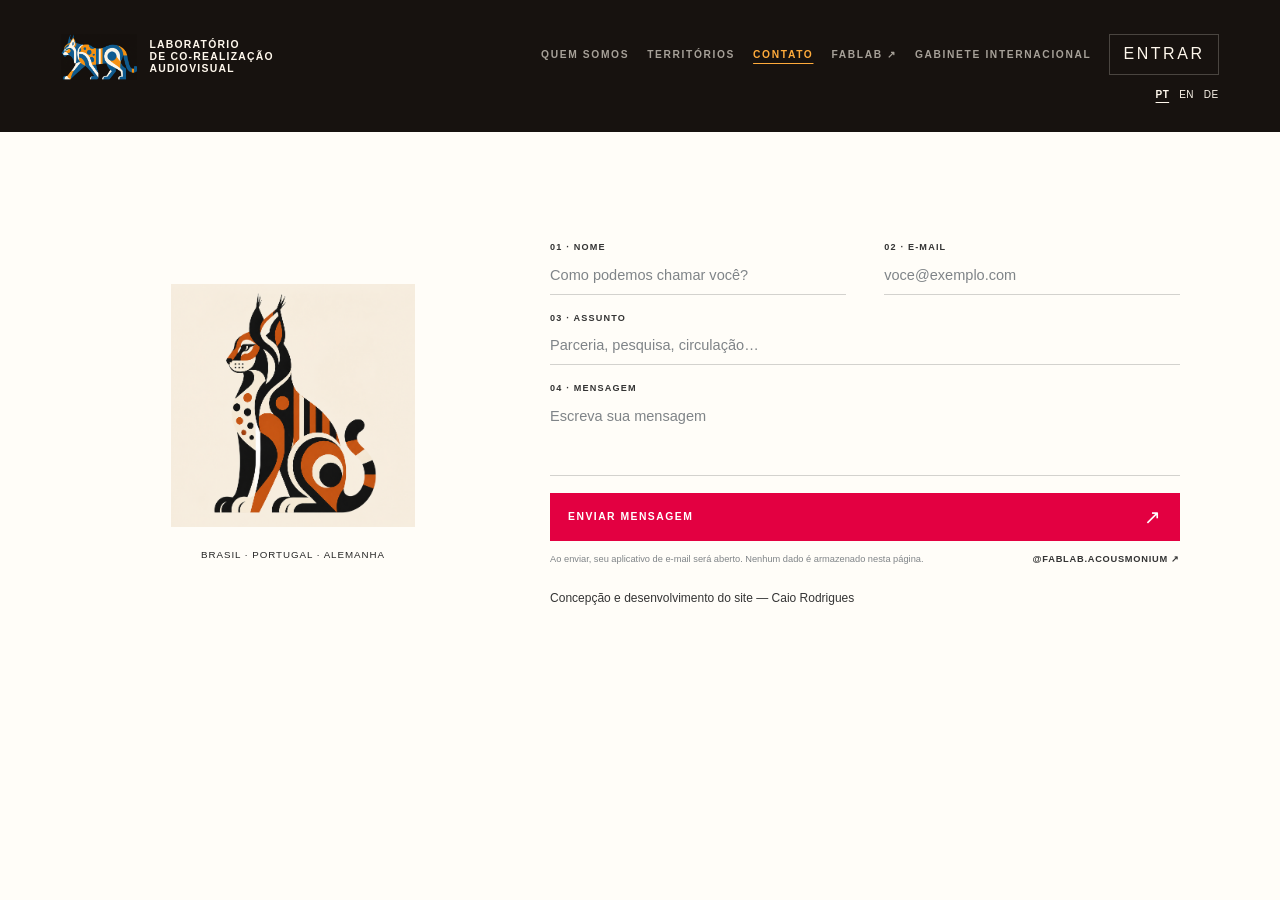
==== contato.html @ 87f78a4d "Add files via upload" ====
<!doctype html>
<html lang="pt-BR">
<head>
  <meta charset="utf-8">
  <meta name="viewport" content="width=device-width, initial-scale=1">
  <meta name="description" content="Entre em contato com o Laboratório de Co-realização Audiovisual.">
  <meta name="theme-color" content="#fffdf8">
  <title>Contato · Laboratório de Co-realização</title>
  <link rel="stylesheet" href="styles.css">
  <link rel="stylesheet" href="contato.css">
  <link rel="stylesheet" href="i18n.css">
  <script src="i18n.js" defer></script>
  <link rel="stylesheet" href="public-header.css">
  <link rel="stylesheet" href="public-footer.css">
</head>
<body class="contact-page">
  <div class="public-header-shell">
    <header class="portal-header">
      <a class="portal-wordmark" href="index.html" aria-label="Laboratório de Co-realização Audiovisual — início">
        <span class="portal-logo-symbol" aria-hidden="true">
          <img class="portal-logo-image" src="logo_laboratorio/logo_laboratorio-paleta-home.png" alt="" width="1254" height="1254">
        </span>
        <span class="portal-wordmark-text">
          <span>Laboratório</span>
          <span>de Co-realização</span>
          <span>Audiovisual</span>
        </span>
      </a>

      <button class="portal-menu-toggle" type="button" aria-expanded="false" aria-controls="portal-navigation">
        <span>Menu</span>
        <span class="menu-lines" aria-hidden="true"></span>
      </button>

      <nav id="portal-navigation" class="portal-navigation" aria-label="Navegação principal">
        <a href="quem-somos.html">Quem somos</a>
        <a href="territorios.html">Territórios</a>
        
        <a href="contato.html" aria-current="page">Contato</a>
        <a href="https://www.instagram.com/fablab.acousmonium/" target="_blank" rel="noopener noreferrer" aria-label="Fablab Acousmonium no Instagram, abre em nova aba">Fablab ↗</a>
        <a class="portal-gabinete-link" href="gabinete_internacional.html">Gabinete internacional</a>
        <button id="login-open" class="portal-login-open" type="button" aria-haspopup="dialog" aria-expanded="false">Entrar</button>
      </nav>
    </header>
  </div>

  <main class="contact-stage">
    <figure class="contact-intro">
      <img class="contact-character" src="assets/oncalice_perfil.png" alt="Personagem visual do projeto Onça-Lince" width="1254" height="1254" decoding="async">
      <figcaption>Brasil · Portugal · Alemanha</figcaption>
    </figure>

    <section class="contact-form-panel" aria-labelledby="form-title">
      <h1 id="form-title" class="contact-accessible-title">Contato</h1>

      <form class="contact-form" action="mailto:projeto@cooperativa.art" method="post" enctype="text/plain">
        <label for="nome"><span>01 · Nome</span><input id="nome" name="nome" type="text" autocomplete="name" placeholder="Como podemos chamar você?" required></label>
        <label for="email"><span>02 · E-mail</span><input id="email" name="email" type="email" autocomplete="email" placeholder="voce@exemplo.com" required></label>
        <label class="subject-field" for="assunto"><span>03 · Assunto</span><input id="assunto" name="assunto" type="text" placeholder="Parceria, pesquisa, circulação…" required></label>
        <label class="message-field" for="mensagem"><span>04 · Mensagem</span><textarea id="mensagem" name="mensagem" placeholder="Escreva sua mensagem" required></textarea></label>
        <button class="contact-submit" type="submit"><span>Enviar mensagem</span><strong aria-hidden="true">↗</strong></button>
      </form>

      <p class="form-note">
        <span>Ao enviar, seu aplicativo de e-mail será aberto. Nenhum dado é armazenado nesta página.</span>
        <a href="https://www.instagram.com/fablab.acousmonium/" target="_blank" rel="noopener noreferrer" aria-label="Fablab Acousmonium no Instagram, abre em nova aba">@fablab.acousmonium ↗</a>
      </p>
      <p class="contact-credit">Concepção e desenvolvimento do site — Caio Rodrigues</p>
    </section>
  </main>


  <div id="login-modal" class="login-layer" hidden>
    <div class="login-backdrop" data-login-close aria-hidden="true"></div>
    <section class="login-panel" role="dialog" aria-modal="true" aria-labelledby="login-title" tabindex="-1">
      <button class="login-close" type="button" data-login-close aria-label="Fechar acesso ao painel">×</button>
      <p class="login-kicker">Área interna · equipe do laboratório</p>
      <h2 id="login-title">Acessar o painel</h2>
      <form id="login-form" novalidate>
        <label for="login-email">E-mail</label>
        <input id="login-email" name="email" type="email" autocomplete="username" inputmode="email" required>

        <label for="login-password">Senha</label>
        <input id="login-password" name="password" type="password" autocomplete="current-password" required>

        <p id="login-error" class="login-error" role="alert" aria-live="assertive"></p>
        <button class="login-submit" type="submit">Acessar painel</button>
      </form>
      <p class="login-note">Acesso demonstrativo. A autenticação segura será integrada em uma etapa futura.</p>
    </section>
  </div>
  <script src="script.js"></script>
</body>
</html>
---- styles.css ----
:root {
  --paper: #f4f0e6;
  --paper-deep: #e8e1d3;
  --ink: #172427;
  --muted: #647274;
  --sea: #0b5961;
  --sea-dark: #07363e;
  --copper: #ad6842;
  --green: #587363;
  --line: rgba(23, 36, 39, .18);
  --white: #fffdf8;
  --display: Georgia, 'Times New Roman', serif;
  --body: 'Trebuchet MS', 'Segoe UI', sans-serif;
  --max: 1220px;
}
* { box-sizing: border-box; }
html { scroll-behavior: smooth; }
body { margin: 0; color: var(--ink); background: var(--paper); font-family: var(--body); line-height: 1.6; }
a { color: inherit; }
.wrap { width: min(var(--max), calc(100% - 48px)); margin: 0 auto; }
.site-header { position: sticky; top: 0; z-index: 20; background: rgba(244,240,230,.9); border-bottom: 1px solid var(--line); backdrop-filter: blur(16px); }
.header-inner { min-height: 72px; display: flex; align-items: center; justify-content: space-between; gap: 24px; }
.brand { display: inline-flex; align-items: center; gap: 11px; text-decoration: none; font-size: .78rem; font-weight: 700; letter-spacing: .11em; text-transform: uppercase; }
.brand-mark { width: 32px; height: 32px; border: 1px solid var(--sea); border-radius: 50%; display: grid; place-items: center; color: var(--sea); font-family: var(--display); font-size: 1.3rem; }
.site-nav { display: flex; align-items: center; gap: 22px; font-size: .87rem; }
.site-nav a { text-decoration: none; color: var(--muted); }
.site-nav a:hover, .site-nav a[aria-current='page'] { color: var(--ink); }
.nav-cta, .button { display: inline-flex; align-items: center; justify-content: center; border: 1px solid var(--ink); padding: 11px 17px; text-decoration: none; font-size: .85rem; font-weight: 700; transition: .2s ease; }
.nav-cta:hover, .button:hover { background: var(--ink); color: var(--white); }
.menu-toggle { display: none; border: 0; background: transparent; font-size: 1.5rem; color: var(--ink); }
.hero { min-height: calc(100vh - 72px); display: grid; align-items: center; overflow: hidden; background: radial-gradient(circle at 75% 35%, rgba(11,89,97,.14), transparent 27%), var(--paper); }
.hero-grid { display: grid; grid-template-columns: .88fr 1.12fr; align-items: center; gap: clamp(30px, 7vw, 100px); padding: 70px 0 85px; }
.eyebrow, .label { color: var(--sea); font-size: .72rem; font-weight: 700; letter-spacing: .16em; text-transform: uppercase; }
h1, h2, h3 { font-family: var(--display); font-weight: 400; }
h1 { max-width: 700px; margin: 18px 0 24px; font-size: clamp(3.5rem, 7.5vw, 7.8rem); line-height: .88; letter-spacing: -.03em; }
h2 { margin: 0 0 18px; font-size: clamp(2.6rem, 5vw, 5.2rem); line-height: .95; }
h3 { font-size: 1.65rem; line-height: 1.05; margin: 0 0 12px; }
.lede { max-width: 590px; color: #405153; font-size: clamp(1.05rem, 1.7vw, 1.28rem); }
.hero-actions { display: flex; flex-wrap: wrap; gap: 12px; margin-top: 30px; }
.button.primary { background: var(--sea); border-color: var(--sea); color: var(--white); }
.button.ghost { border-color: var(--line); }
.hero-note { margin-top: 35px; padding-left: 16px; border-left: 3px solid var(--copper); color: var(--muted); font-size: .9rem; }
.earth-stage { min-width: 0; position: relative; }
#earth-canvas { width: 100%; height: min(66vw, 650px); min-height: 430px; display: block; }
.globe-caption { display: flex; justify-content: space-between; gap: 18px; color: var(--muted); font-size: .72rem; letter-spacing: .08em; text-transform: uppercase; }
.section { padding: 120px 0; }
.section.tinted { background: var(--paper-deep); }
.section.dark { color: var(--white); background: var(--sea-dark); }
.section-head { display: grid; grid-template-columns: .72fr 1.28fr; gap: 50px; margin-bottom: 52px; }
.section-head p, .prose { max-width: 680px; color: var(--muted); font-size: 1.05rem; }
.dark .section-head p, .dark .prose { color: #c1d0cd; }
.origin-grid { display: grid; grid-template-columns: 1fr 1.1fr; gap: 70px; align-items: center; }
.book-card { min-height: 370px; padding: 32px; display: flex; flex-direction: column; justify-content: space-between; color: var(--white); background: linear-gradient(145deg, #214f52, #a7623e); box-shadow: 18px 18px 0 rgba(11,89,97,.14); }
.book-card .book-title { max-width: 260px; font-family: var(--display); font-size: 2.3rem; line-height: 1; }
.book-card .book-credit { font-size: .82rem; letter-spacing: .08em; text-transform: uppercase; }
.process-grid, .nodes-grid, .feature-grid, .profile-grid, .reg-grid { display: grid; grid-template-columns: repeat(3, 1fr); gap: 18px; }
.process-step, .node, .feature, .profile, .reg-block { padding: 24px; border: 1px solid var(--line); background: rgba(255,253,248,.48); }
.process-step { min-height: 220px; position: relative; }
.process-step .index { color: var(--copper); font-family: var(--display); font-size: 3.3rem; line-height: 1; }
.process-step p, .node p, .feature p, .profile p, .reg-block p, .reg-block li { color: var(--muted); }
.nodes-grid { grid-template-columns: repeat(4, 1fr); }
.node { border-top: 3px solid var(--sea); }
.node:nth-child(2) { border-color: var(--copper); } .node:nth-child(3) { border-color: var(--green); } .node:nth-child(4) { border-color: #7a8491; }
.node .coordinates { display: block; margin-top: 30px; color: var(--muted); font-size: .7rem; letter-spacing: .1em; }
.route { display: flex; align-items: stretch; margin-top: 35px; }
.route-item { flex: 1; padding: 20px 14px; border-top: 1px solid var(--ink); position: relative; }
.route-item::before { content: ''; position: absolute; top: -5px; left: 0; width: 9px; height: 9px; border: 1px solid var(--ink); border-radius: 50%; background: var(--paper); }
.route-item strong { display: block; font-family: var(--display); font-size: 1.3rem; }
.route-item span { color: var(--muted); font-size: .78rem; }
.feature-grid { grid-template-columns: repeat(3, 1fr); }
.feature { min-height: 190px; display: flex; flex-direction: column; justify-content: space-between; }
.feature a { color: var(--sea); font-weight: 700; font-size: .82rem; }
.page-hero { padding: 105px 0 75px; background: radial-gradient(circle at 85% 20%, rgba(173,104,66,.12), transparent 25%), var(--paper-deep); }
.page-hero h1 { font-size: clamp(3.4rem, 7vw, 6.7rem); }
.two-col { display: grid; grid-template-columns: .8fr 1.2fr; gap: 70px; }
.quote { margin: 0; padding: 22px 0 22px 25px; border-left: 3px solid var(--copper); font-family: var(--display); font-size: 2rem; line-height: 1.1; }
.profile-grid { grid-template-columns: repeat(4, 1fr); }
.profile { min-height: 220px; }
.profile .avatar { width: 54px; height: 54px; display: grid; place-items: center; margin-bottom: 30px; border-radius: 50%; background: var(--sea); color: var(--white); font-family: var(--display); font-size: 1.4rem; }
.institution-grid { grid-template-columns: repeat(3, 1fr); }
.institution-card { min-height: 340px; border-top: 3px solid #065ea2; }
.institution-card .label { margin-bottom: 16px; color: #065ea2; }
.institution-card h3 { font-size: clamp(1.45rem, 2.1vw, 2.15rem); line-height: 1.05; }
.institution-card a { display: inline-block; margin-top: 15px; color: #e30041; font-size: .72rem; font-weight: 800; letter-spacing: .08em; text-decoration: none; text-transform: uppercase; }
.institution-card a:hover { text-decoration: underline; text-underline-offset: 4px; }
.reg-grid { grid-template-columns: 1fr 1fr; }
.reg-block { min-height: 190px; }
.reg-block h3 { font-size: 1.35rem; }
.contact-grid { display: grid; grid-template-columns: .8fr 1.2fr; gap: 70px; }
.contact-list { margin: 30px 0 0; padding: 0; list-style: none; }
.contact-list li { padding: 13px 0; border-top: 1px solid var(--line); color: var(--muted); }
.contact-list strong { display: block; color: var(--ink); }
.form { display: grid; gap: 18px; }
.form label { display: grid; gap: 7px; color: var(--muted); font-size: .83rem; font-weight: 700; }
.form input, .form textarea { width: 100%; padding: 14px; border: 1px solid var(--line); border-radius: 0; background: rgba(255,253,248,.7); color: var(--ink); font: inherit; }
.form textarea { min-height: 170px; resize: vertical; }
.form input:focus, .form textarea:focus { outline: 2px solid var(--sea); outline-offset: 2px; }
.site-footer { padding: 42px 0; color: #c1d0cd; background: #102326; }
.footer-grid { display: grid; grid-template-columns: 1.2fr .8fr .8fr; gap: 35px; }
.footer-grid a { display: block; margin: 5px 0; color: #c1d0cd; text-decoration: none; font-size: .85rem; }
.footer-mark { color: var(--white); font-family: var(--display); font-size: 1.5rem; }
.reveal { animation: rise .8s both; }
@keyframes rise { from { opacity: 0; transform: translateY(18px); } to { opacity: 1; transform: translateY(0); } }
@media (max-width: 850px) { .hero-grid, .origin-grid, .section-head, .two-col, .contact-grid { grid-template-columns: 1fr; gap: 32px; } .nodes-grid, .profile-grid { grid-template-columns: repeat(2, 1fr); } .process-grid, .feature-grid, .reg-grid { grid-template-columns: 1fr 1fr; } .site-nav { display: none; position: absolute; top: 72px; left: 0; right: 0; padding: 18px 24px; background: var(--paper); border-bottom: 1px solid var(--line); flex-direction: column; align-items: flex-start; } .site-nav.open { display: flex; } .menu-toggle { display: block; } }
@media (max-width: 560px) { .wrap { width: min(var(--max), calc(100% - 32px)); } .hero-grid { padding: 48px 0 60px; } h1 { font-size: 3.35rem; } .section { padding: 78px 0; } .nodes-grid, .process-grid, .feature-grid, .profile-grid, .reg-grid { grid-template-columns: 1fr; } .route { display: block; border-left: 1px solid var(--ink); margin-left: 7px; } .route-item { border-top: 0; border-left: 0; padding: 12px 0 24px 22px; } .route-item::before { top: 17px; left: -5px; } #earth-canvas { min-height: 330px; height: 95vw; } .footer-grid { grid-template-columns: 1fr; } }
@media (prefers-reduced-motion: reduce) { *, *::before, *::after { scroll-behavior: auto !important; animation: none !important; transition: none !important; } }

/* Método distribuído, ciclo, acervo e desenvolvimento profissional. */
.distributed-method {
  position: relative;
  overflow: hidden;
  color: var(--white);
  background: #033a64;
}
.distributed-method::after {
  content: "";
  position: absolute;
  width: min(58vw, 780px);
  aspect-ratio: 1;
  right: -22%;
  top: -30%;
  border: 1px solid rgba(255, 255, 255, .12);
  border-radius: 50%;
  box-shadow: 0 0 0 7vw rgba(255,255,255,.025), 0 0 0 14vw rgba(255,255,255,.018);
  pointer-events: none;
}
.method-manifesto { position: relative; z-index: 1; max-width: 1040px; }
.method-manifesto .eyebrow { color: #ffab3b; }
.method-manifesto h2 { max-width: 1000px; margin-top: 20px; color: var(--white); font-size: clamp(3.4rem, 7vw, 7.4rem); }
.method-manifesto > p:last-child { max-width: 710px; color: rgba(255,255,255,.7); font-size: 1.08rem; }
.scene-parts { position: relative; z-index: 1; margin-top: 70px; display: grid; grid-template-columns: repeat(5, 1fr); border-top: 1px solid rgba(255,255,255,.25); border-left: 1px solid rgba(255,255,255,.15); }
.scene-parts article { min-height: 250px; padding: 23px 20px; border-right: 1px solid rgba(255,255,255,.15); border-bottom: 1px solid rgba(255,255,255,.15); }
.scene-parts span { color: #61df00; font: italic 1.35rem var(--display); }
.scene-parts h3 { margin-top: 40px; color: var(--white); font-size: 1.35rem; }
.scene-parts p { color: rgba(255,255,255,.62); font-size: .86rem; }
.method-quote { position: relative; z-index: 1; max-width: 980px; margin: 75px 0 0 auto; padding: 0 0 0 30px; border-left: 3px solid #e30041; color: var(--white); font: 400 clamp(2rem, 4vw, 4.2rem)/1.05 var(--display); }
.international-note { position: relative; z-index: 1; margin-top: 75px; padding-top: 25px; display: grid; grid-template-columns: .45fr 1fr 1fr; gap: 35px; border-top: 1px solid rgba(255,255,255,.25); }
.international-note strong { color: #ffab3b; font-size: .75rem; letter-spacing: .15em; }
.international-note p { margin: 0; color: rgba(255,255,255,.68); font-size: .9rem; }

.production-cycle { background: #fffdf8; }
.cycle-flow, .archive-flow, .outcomes-flow { display: flex; align-items: center; gap: 12px; overflow-x: auto; scrollbar-width: thin; }
.cycle-flow { margin: 10px 0 70px; padding: 16px 0; border-top: 1px solid var(--line); border-bottom: 1px solid var(--line); }
.cycle-flow span, .archive-flow span, .outcomes-flow span { flex: 0 0 auto; font-size: .65rem; font-weight: 800; letter-spacing: .11em; text-transform: uppercase; }
.cycle-flow i, .archive-flow i, .outcomes-flow i { flex: 0 0 auto; color: #e30041; font-style: normal; }
.month-grid { display: grid; grid-template-columns: repeat(5, 1fr); }
.month-grid article { min-height: 280px; padding: 24px 20px; border-top: 4px solid var(--sea); border-right: 1px solid var(--line); border-bottom: 1px solid var(--line); }
.month-grid article:first-child { border-left: 1px solid var(--line); }
.month-grid article:nth-child(2) { border-top-color: #ff9200; }
.month-grid article:nth-child(3) { border-top-color: #e30041; }
.month-grid article:nth-child(4) { border-top-color: #065ea2; }
.month-grid article:nth-child(5) { border-top-color: #61df00; }
.month-grid span { color: var(--copper); font-size: .62rem; font-weight: 800; letter-spacing: .14em; text-transform: uppercase; }
.month-grid h3 { margin-top: 42px; font-size: 1.45rem; }
.month-grid p { color: var(--muted); font-size: .86rem; }
.deliverable-grid { margin-top: 70px; display: grid; grid-template-columns: 1fr 1fr; gap: 20px; }
.deliverable-grid article { min-height: 360px; padding: clamp(28px, 4vw, 50px); border: 1px solid var(--line); background: var(--paper); }
.deliverable-grid h3 { max-width: 510px; font-size: clamp(2rem, 3.3vw, 3.5rem); }
.compact-list { margin: 28px 0 0; padding: 0; list-style: none; color: var(--muted); }
.compact-list li { padding: 8px 0; border-top: 1px solid var(--line); }
.coordination-note { color: var(--white); background: #07363e !important; }
.coordination-note .eyebrow { color: #61df00; }
.coordination-note h3 { color: var(--white); }
.coordination-note > p:not(.eyebrow) { color: #c1d0cd; }
.coordination-note strong { display: block; margin-top: 30px; padding-top: 16px; border-top: 1px solid rgba(255,255,255,.2); color: #ffab3b; font-size: .73rem; letter-spacing: .08em; }

.archive-section { background: var(--paper-deep); }
.archive-section .section-head strong { color: var(--ink); }
.archive-types { display: grid; grid-template-columns: 1fr 1fr; gap: 20px; }
.archive-types article { min-height: 310px; padding: clamp(28px, 4vw, 48px); border: 1px solid var(--line); background: rgba(255,253,248,.45); }
.archive-types span { color: #065ea2; font-size: .65rem; font-weight: 800; letter-spacing: .14em; text-transform: uppercase; }
.archive-types h3 { max-width: 480px; margin-top: 55px; font-size: clamp(2rem, 3.4vw, 3.6rem); }
.archive-types p { color: var(--muted); }
.archive-flow { margin: 50px 0; padding: 16px 20px; color: var(--white); background: #065ea2; }
.archive-flow i { color: #ffab3b; }
.archive-possibilities { max-width: 930px; margin: -22px 0 50px; color: var(--muted); }
.archive-possibilities strong { color: var(--ink); }
.archive-operations { display: grid; grid-template-columns: repeat(3, 1fr); gap: 18px; }
.archive-operations article { padding: 28px; border-top: 3px solid #ff9200; background: rgba(255,253,248,.58); }
.archive-operations article:nth-child(2) { border-top-color: #61df00; }
.archive-operations article:nth-child(3) { border-top-color: #e30041; }
.archive-operations h3 { font-size: 1.55rem; }
.archive-operations p:last-child { color: var(--muted); }

.professional-outcomes { color: var(--white); background: #17120f; }
.outcomes-header { display: grid; grid-template-columns: .7fr 1.3fr; gap: 30px 75px; align-items: end; }
.outcomes-header .eyebrow { grid-column: 1 / -1; color: #ffab3b; }
.outcomes-header h2 { color: var(--white); }
.outcomes-header > p:last-child { max-width: 620px; margin: 0 0 18px; color: rgba(255,255,255,.62); }
.outcome-cards { margin-top: 70px; display: grid; grid-template-columns: repeat(3, 1fr); border-top: 1px solid rgba(255,255,255,.18); border-left: 1px solid rgba(255,255,255,.18); }
.outcome-cards article { min-height: 230px; padding: 28px; border-right: 1px solid rgba(255,255,255,.18); border-bottom: 1px solid rgba(255,255,255,.18); }
.outcome-cards span { color: #61df00; font-size: .62rem; font-weight: 800; letter-spacing: .14em; text-transform: uppercase; }
.outcome-cards p { margin-top: 48px; color: rgba(255,255,255,.66); }
.outcome-cards strong { color: var(--white); font-family: var(--display); font-size: 1.25rem; font-weight: 400; line-height: 1.25; }
.outcomes-flow { margin-top: 55px; padding-top: 18px; border-top: 1px solid rgba(255,255,255,.22); }
.outcomes-flow i { color: #ffab3b; }

@media (max-width: 980px) {
  .scene-parts, .month-grid { grid-template-columns: repeat(2, 1fr); }
  .scene-parts article:last-child, .month-grid article:last-child { grid-column: 1 / -1; }
  .month-grid article:nth-child(odd) { border-left: 1px solid var(--line); }
  .international-note { grid-template-columns: 1fr 1fr; }
  .international-note strong { grid-column: 1 / -1; }
  .archive-operations { grid-template-columns: 1fr; }
}

@media (max-width: 700px) {
  .method-manifesto h2 { font-size: clamp(2.9rem, 13vw, 4.6rem); }
  .scene-parts, .month-grid, .deliverable-grid, .archive-types, .outcome-cards { grid-template-columns: 1fr; }
  .scene-parts article:last-child, .month-grid article:last-child { grid-column: auto; }
  .scene-parts article, .month-grid article { min-height: 0; }
  .month-grid article { border-left: 1px solid var(--line); }
  .international-note, .outcomes-header { grid-template-columns: 1fr; }
  .outcomes-header .eyebrow { grid-column: auto; }
  .method-quote { margin-top: 55px; font-size: 2rem; }
  .deliverable-grid article { min-height: 0; }
  .cycle-flow, .archive-flow, .outcomes-flow { margin-right: -16px; padding-right: 16px; }
}

/* Fablab Acousmonium — presença de marca na página Quem Somos. */
.acousmonium-section {
  position: relative;
  overflow: hidden;
  color: #172427;
  background: #ffab3b;
}
.acousmonium-section::before {
  content: "";
  position: absolute;
  width: min(68vw, 980px);
  aspect-ratio: 1;
  right: -18%;
  top: -62%;
  border: 1px solid rgba(23, 36, 39, .25);
  border-radius: 50%;
  box-shadow: 0 0 0 7vw rgba(255, 146, 0, .22), 0 0 0 14vw rgba(255, 146, 0, .12);
  pointer-events: none;
}
.acousmonium-grid {
  position: relative;
  display: grid;
  grid-template-columns: minmax(280px, .78fr) minmax(0, 1.22fr);
  align-items: center;
  gap: clamp(55px, 9vw, 145px);
}
.acousmonium-mark {
  position: relative;
  width: min(100%, 430px);
  aspect-ratio: 1;
  display: grid;
  place-items: center;
  padding: clamp(22px, 3vw, 44px);
  overflow: hidden;
  color: #172427;
  background: #fffdf8;
  border: 1px solid rgba(23, 36, 39, .28);
  border-radius: 50% 50% 3px 3px / 23% 23% 3px 3px;
  box-shadow: 20px 20px 0 rgba(3, 58, 100, .14);
  text-decoration: none;
  transition: transform .25s ease, box-shadow .25s ease;
}
.acousmonium-mark:hover { transform: translate(-4px, -4px); box-shadow: 26px 26px 0 rgba(3, 58, 100, .18); }
.acousmonium-mark:focus-visible { outline: 3px solid #033a64; outline-offset: 5px; }
.acousmonium-mark img { width: 100%; height: 100%; display: block; object-fit: contain; }
.acousmonium-mark > span {
  position: absolute;
  right: 15px;
  bottom: 13px;
  color: #065ea2;
  font-size: .55rem;
  font-weight: 800;
  letter-spacing: .15em;
}
.acousmonium-copy { position: relative; max-width: 650px; }
.acousmonium-copy .eyebrow { color: #033a64; }
.acousmonium-copy h2 {
  margin: 17px 0 26px;
  color: #172427;
  font-family: "Arial Narrow", "Helvetica Neue", Arial, sans-serif;
  font-size: clamp(3.35rem, 5.15vw, 6rem);
  font-weight: 800;
  letter-spacing: -.07em;
  line-height: .72;
  overflow-wrap: normal;
  word-break: normal;
  text-transform: uppercase;
}
.acousmonium-copy h2 span { display: block; white-space: nowrap; }
.acousmonium-copy .prose { max-width: 570px; color: rgba(23, 36, 39, .75); }
.acousmonium-link {
  display: inline-flex;
  align-items: center;
  gap: 24px;
  margin-top: 22px;
  padding: 13px 0 10px;
  border-bottom: 1px solid #172427;
  color: #172427;
  font-size: .66rem;
  font-weight: 800;
  letter-spacing: .13em;
  text-decoration: none;
  text-transform: uppercase;
}
.acousmonium-link span { color: #e30041; font-size: 1.1rem; }
.acousmonium-link:hover { color: #065ea2; border-color: #065ea2; }

@media (max-width: 850px) {
  .acousmonium-grid { grid-template-columns: minmax(220px, .72fr) 1fr; gap: 42px; }
  .acousmonium-copy h2 { font-size: clamp(2.9rem, 6.2vw, 4rem); }
}

@media (max-width: 620px) {
  .acousmonium-grid { grid-template-columns: 1fr; gap: 50px; }
  .acousmonium-mark { width: min(82vw, 350px); justify-self: center; }
  .acousmonium-copy h2 {
    font-size: clamp(2.25rem, 9vw, 2.8rem);
    line-height: .76;
  }
}

/* ================================================================
   HOME 3D — portal cartográfico
   Escopo isolado para preservar as páginas institucionais existentes.
   ================================================================ */
.home-portal {
  width: 100%;
  height: 100vh;
  height: 100svh;
  min-height: 600px;
  overflow: hidden;
  color: var(--portal-paper);
  background: var(--portal-ground);
  font-family: var(--portal-sans);
  line-height: 1.3;
}

.home-portal.modal-open { overflow: hidden; }

.portal-stage {
  position: relative;
  width: 100%;
  height: 100%;
  overflow: hidden;
  isolation: isolate;
  background:
    radial-gradient(circle at 69% 47%, rgba(6, 94, 162, .1), transparent 29%),
    linear-gradient(135deg, var(--portal-ground-soft), var(--portal-ground) 58%);
}

.portal-stage::before {
  content: "";
  position: absolute;
  z-index: 1;
  inset: 0;
  pointer-events: none;
  background:
    linear-gradient(90deg, rgba(23, 18, 15, .97) 0%, rgba(23, 18, 15, .76) 19%, rgba(23, 18, 15, .12) 46%, transparent 66%),
    linear-gradient(0deg, rgba(23, 18, 15, .86), transparent 25%),
    linear-gradient(180deg, rgba(23, 18, 15, .64), transparent 18%);
}

.portal-stage::after {
  content: "";
  position: absolute;
  z-index: 2;
  inset: 20px;
  border: 1px solid rgba(255, 248, 237, .1);
  pointer-events: none;
}

.home-portal #lab-earth {
  position: absolute;
  z-index: 0;
  inset: 0;
  display: block;
  width: 100%;
  height: 100%;
  min-height: 0;
  opacity: 0;
  outline: none;
  touch-action: none;
  transform: translateX(8vw) scale(1.02);
  transition: opacity 1s ease, filter 1s ease;
  filter: saturate(.84) brightness(.8);
}

.home-portal.earth-ready #lab-earth {
  opacity: 1;
  filter: saturate(1) brightness(1);
}

.portal-atmosphere {
  position: absolute;
  z-index: 1;
  inset: 0;
  pointer-events: none;
  background: radial-gradient(circle at 70% 51%, transparent 0 23%, rgba(6, 94, 162, .04) 36%, transparent 48%);
  mix-blend-mode: screen;
}

.portal-frame {
  position: absolute;
  z-index: 2;
  right: 20px;
  bottom: 20px;
  width: 72px;
  height: 72px;
  border-right: 1px solid var(--portal-orange);
  border-bottom: 1px solid var(--portal-orange);
  opacity: .58;
  pointer-events: none;
}

.portal-identity {
  position: absolute;
  z-index: 4;
  top: 50%;
  left: clamp(36px, 5.6vw, 96px);
  width: min(520px, 42vw);
  transform: translateY(-53%);
  pointer-events: none;
}

.portal-eyebrow {
  margin: 0 0 22px;
  color: var(--portal-orange-light);
  font-size: .62rem;
  font-weight: 800;
  letter-spacing: .19em;
  text-transform: uppercase;
}

.home-portal .portal-identity h1 {
  max-width: none;
  margin: 0;
  color: var(--portal-paper);
  font-family: var(--portal-sans);
  font-size: clamp(3.1rem, 5.25vw, 6.2rem);
  font-weight: 700;
  letter-spacing: -.068em;
  line-height: .78;
  text-transform: uppercase;
}

.portal-identity h1 span { display: block; }
.portal-identity h1 span:nth-child(2) {
  color: var(--portal-orange-light);
  font-family: var(--portal-serif);
  font-size: .63em;
  font-style: italic;
  font-weight: 400;
  letter-spacing: -.04em;
  line-height: 1.2;
  text-transform: none;
}

.portal-locations {
  width: min(100%, 460px);
  margin: 29px 0 0;
  padding-top: 13px;
  border-top: 1px solid var(--portal-line);
  color: var(--portal-muted);
  font-size: .61rem;
  font-weight: 800;
  letter-spacing: .13em;
  text-transform: uppercase;
  display: flex;
  flex-wrap: wrap;
  gap: 3px 7px;
  pointer-events: auto;
}

.portal-locations a { color: inherit; text-decoration: none; }
.portal-locations a:hover,
.portal-locations a:focus-visible { color: var(--portal-orange-light); }

.portal-cartography {
  position: absolute;
  z-index: 3;
  top: 46%;
  right: clamp(42px, 6.5vw, 110px);
  display: grid;
  gap: 8px;
  color: rgba(56, 137, 200, .9);
  text-align: right;
  pointer-events: none;
}

.portal-cartography span {
  font: italic clamp(1rem, 1.65vw, 1.55rem) var(--portal-serif);
  letter-spacing: .1em;
  transform: rotate(-7deg);
}

.portal-cartography small {
  color: var(--portal-muted);
  font-size: .52rem;
  font-weight: 800;
  letter-spacing: .16em;
}

.interaction-hint {
  position: absolute;
  z-index: 4;
  left: clamp(36px, 5.6vw, 96px);
  bottom: 106px;
  margin: 0;
  padding-left: 38px;
  color: var(--portal-muted);
  font-size: .57rem;
  font-weight: 800;
  letter-spacing: .15em;
  text-transform: uppercase;
  pointer-events: none;
  transition: opacity .45s ease, transform .45s ease;
}

.interaction-hint::before {
  content: "";
  position: absolute;
  left: 0;
  top: 50%;
  width: 26px;
  height: 1px;
  background: var(--portal-orange);
  box-shadow: 8px -4px 0 -3px var(--portal-orange), 8px 4px 0 -3px var(--portal-orange);
}

.interaction-hint.is-hidden {
  opacity: 0;
  transform: translateX(10px);
}
.mobile-hint { display: none; }

.portal-process {
  position: absolute;
  z-index: 4;
  right: clamp(36px, 4.8vw, 82px);
  bottom: 43px;
  left: clamp(36px, 5.6vw, 96px);
  display: flex;
  align-items: center;
  gap: 12px;
  padding-top: 13px;
  border-top: 1px solid var(--portal-line);
  color: var(--portal-paper);
  font-size: .59rem;
  font-weight: 800;
  letter-spacing: .14em;
  text-transform: uppercase;
  pointer-events: none;
}

.portal-process i { color: var(--portal-orange); font-style: normal; }

.node-tooltip {
  position: fixed;
  z-index: 25;
  width: 190px;
  padding: 12px 14px;
  border-top: 2px solid var(--portal-orange);
  background: rgba(17, 25, 23, .93);
  box-shadow: 0 14px 40px rgba(0, 0, 0, .26);
  opacity: 0;
  color: var(--portal-paper);
  pointer-events: none;
  transform: translate(14px, 14px);
  transition: opacity .16s ease;
  backdrop-filter: blur(8px);
}

.node-tooltip.is-visible { opacity: 1; }
.node-tooltip .tooltip-coordinate {
  display: block;
  color: var(--portal-orange-light);
  font-size: .49rem;
  font-weight: 800;
  letter-spacing: .14em;
  text-transform: uppercase;
}
.node-tooltip strong {
  display: block;
  margin-top: 5px;
  font-family: var(--portal-serif);
  font-size: 1rem;
  font-weight: 400;
}
.node-tooltip p { margin: 4px 0 0; color: var(--portal-muted); font-size: .65rem; }
.node-tooltip .tooltip-action {
  display: block;
  margin-top: 9px;
  padding-top: 7px;
  border-top: 1px solid rgba(255, 248, 237, .13);
  color: var(--portal-orange-light);
  font-size: .49rem;
  font-weight: 800;
  letter-spacing: .13em;
  text-transform: uppercase;
}

.earth-fallback {
  position: absolute;
  z-index: 8;
  right: clamp(36px, 4.8vw, 82px);
  bottom: 78px;
  max-width: 300px;
  margin: 0;
  padding: 10px 12px;
  border-left: 2px solid var(--portal-pink);
  background: rgba(23, 18, 15, .78);
  color: var(--portal-muted);
  font-size: .65rem;
  letter-spacing: .05em;
}

/* Loading técnico, revelado antes de qualquer dependência externa. */
.portal-preloader {
  position: fixed;
  z-index: 100;
  inset: 0;
  display: grid;
  place-items: center;
  overflow: hidden;
  background:
    radial-gradient(circle at 72% 38%, rgba(6, 94, 162, .17), transparent 31%),
    var(--portal-ground);
  color: var(--portal-paper);
  opacity: 1;
  visibility: visible;
  transition: opacity .75s ease, visibility .75s ease;
}

.portal-preloader.is-leaving { opacity: 0; visibility: hidden; }
.preloader-grid {
  position: absolute;
  inset: 20px;
  border: 1px solid rgba(255, 248, 237, .1);
  background-image:
    linear-gradient(rgba(255, 248, 237, .035) 1px, transparent 1px),
    linear-gradient(90deg, rgba(255, 248, 237, .035) 1px, transparent 1px);
  background-size: 60px 60px;
  -webkit-mask-image: linear-gradient(90deg, #000, transparent 76%);
  mask-image: linear-gradient(90deg, #000, transparent 76%);
}

.preloader-content { position: relative; width: min(580px, calc(100vw - 72px)); }
.preloader-index {
  margin-bottom: 60px;
  color: var(--portal-orange-light);
  font-size: .57rem;
  font-weight: 800;
  letter-spacing: .18em;
}
.preloader-title {
  width: min(420px, 100%);
  margin: 0 0 56px;
  font: 400 clamp(1.8rem, 3.5vw, 3.7rem)/.95 var(--portal-serif);
  overflow-wrap: anywhere;
}
.preloader-title span { display: block; }
.preloader-readout {
  display: flex;
  align-items: baseline;
  justify-content: space-between;
  color: var(--portal-muted);
  font-size: .59rem;
  font-weight: 800;
  letter-spacing: .18em;
  text-transform: uppercase;
}
.preloader-readout strong {
  color: var(--portal-paper);
  font-size: .75rem;
  font-weight: 800;
}
.preloader-track { height: 1px; margin-top: 13px; overflow: visible; background: var(--portal-line); }
.preloader-track span {
  position: relative;
  display: block;
  width: 0;
  height: 1px;
  background: var(--portal-orange);
  transition: width .12s linear;
}
.preloader-track span::after {
  content: "";
  position: absolute;
  right: -2px;
  top: -2px;
  width: 5px;
  height: 5px;
  border-radius: 50%;
  background: var(--portal-orange-light);
  box-shadow: 0 0 14px rgba(255, 146, 0, .8);
}

/* Acesso interno */
.home-portal :focus-visible {
  outline: 2px solid var(--portal-orange-light);
  outline-offset: 4px;
}

@media (max-width: 820px) {
  .home-portal { min-height: 540px; }
  .home-portal #lab-earth { transform: translateX(14vw) scale(1.06); }
  .portal-stage::before {
    background:
      linear-gradient(90deg, rgba(23, 18, 15, .9), rgba(23, 18, 15, .16) 58%, transparent),
      linear-gradient(0deg, rgba(23, 18, 15, .9), transparent 34%),
      linear-gradient(180deg, rgba(23, 18, 15, .72), transparent 24%);
  }
  .portal-identity { top: 45%; width: min(520px, 65vw); }
  .portal-cartography { display: none; }
}

@media (max-width: 560px) {
  .home-portal { min-height: 0; }
  .portal-stage::after { inset: 12px; }
  .portal-frame { right: 12px; bottom: 12px; width: 48px; height: 48px; }
  .home-portal #lab-earth { transform: translate(15vw, 8vh) scale(1.02); }
  .portal-identity {
    top: 24%;
    left: 24px;
    width: calc(100% - 48px);
    transform: none;
  }
  .portal-eyebrow { margin-bottom: 13px; font-size: .52rem; }
  .home-portal .portal-identity h1 { font-size: clamp(2.25rem, 9.8vw, 2.85rem); line-height: .82; }
  .portal-locations { width: 100%; margin-top: 17px; font-size: .5rem; line-height: 1.5; }
  .interaction-hint { left: 24px; bottom: 100px; }
  .desktop-hint { display: none; }
  .mobile-hint { display: inline; }
  .portal-process {
    right: 24px;
    bottom: max(32px, env(safe-area-inset-bottom));
    left: 24px;
    gap: 6px;
    overflow: hidden;
    font-size: .43rem;
    letter-spacing: .1em;
    white-space: nowrap;
  }
  .earth-fallback { right: 24px; bottom: 78px; left: 24px; max-width: none; }
  .preloader-content { width: calc(100vw - 56px); }
  .preloader-index { margin-bottom: 42px; }
  .preloader-title { margin-bottom: 45px; font-size: clamp(1.65rem, 7.2vw, 2.2rem); line-height: 1.02; }
}

@media (max-height: 680px) and (min-width: 561px) {
  .portal-identity { top: 48%; }
  .home-portal .portal-identity h1 { font-size: clamp(2.7rem, 4.8vw, 4.5rem); }
  .portal-locations { margin-top: 20px; }
  .interaction-hint { bottom: 89px; }
  .portal-process { bottom: 30px; }
}

@media (prefers-reduced-motion: reduce) {
  .home-portal #lab-earth,
  .portal-preloader,
  .login-layer,
  .login-panel,
  .interaction-hint { transition-duration: .01ms !important; }
}
---- contato.css ----
body.contact-page {
  --contact-paper: #fffdf8;
  --contact-ink: #252525;
  --contact-blue: #343434;
  --contact-pink: #e30041;
  --contact-line: rgba(37, 37, 37, .2);
  min-height: 100svh;
  color: var(--contact-ink);
  background: var(--contact-paper);
}
.contact-stage { width: min(1080px, calc(100% - 64px)); margin: clamp(56px, 12vh, 128px) auto 72px; display: grid; grid-template-columns: minmax(0, .38fr) minmax(0, .62fr); align-items: center; gap: clamp(32px, 5vw, 72px); }
.contact-intro { min-width: 0; margin: 0; text-align: center; }
.contact-character { display: block; width: clamp(180px, 19vw, 260px); max-width: 100%; height: auto; margin: 0 auto; }
.contact-intro figcaption { margin-top: 20px; font-size: .61rem; letter-spacing: .1em; text-transform: uppercase; }
.contact-form-panel { min-width: 0; width: min(100%, 650px); }
.contact-accessible-title { position: absolute; width: 1px; height: 1px; padding: 0; margin: -1px; overflow: hidden; clip-path: inset(50%); white-space: nowrap; }
.contact-form { position: relative; display: grid; grid-template-columns: repeat(2, minmax(0, 1fr)); column-gap: clamp(20px, 3vw, 44px); row-gap: clamp(14px, 1.8vh, 22px); }
.contact-form label { min-width: 0; display: grid; gap: 4px; color: var(--contact-blue); font-size: .57rem; font-weight: 800; letter-spacing: .13em; text-transform: uppercase; }
.contact-form input, .contact-form textarea { width: 100%; min-width: 0; padding: 7px 0 9px; border: 0; border-bottom: 1px solid var(--contact-line); border-radius: 0; outline: 0; color: var(--contact-ink); background: transparent; font: 400 .91rem/1.3 var(--body); letter-spacing: 0; text-transform: none; }
.contact-form input::placeholder, .contact-form textarea::placeholder { color: rgba(21, 32, 43, .55); }
.contact-form input:focus, .contact-form textarea:focus { border-bottom-color: var(--contact-pink); box-shadow: 0 1px 0 var(--contact-pink); }
.subject-field, .message-field { grid-column: 1 / -1; }
.contact-form textarea { height: clamp(62px, 8.5vh, 98px); min-height: 0; resize: none; }
.contact-submit { grid-column: 1 / -1; min-height: 48px; padding: 0 18px; display: flex; align-items: center; justify-content: space-between; border: 0; color: white; background: var(--contact-pink); cursor: pointer; font: 800 .65rem var(--body); letter-spacing: .14em; text-transform: uppercase; transition: background .2s ease; }
.contact-submit:hover { background: #b60034; }
.contact-submit:focus-visible { outline: 3px solid var(--contact-blue); outline-offset: 3px; }
.contact-submit strong { font-size: 1.25rem; font-weight: 400; }
.form-note { margin: 0; padding-top: 12px; display: flex; align-items: flex-end; justify-content: space-between; gap: 18px; color: rgba(21, 32, 43, .55); font-size: .58rem; line-height: 1.3; }
.form-note span { max-width: 420px; }
.form-note a { flex: 0 0 auto; color: var(--contact-blue); font-weight: 800; letter-spacing: .08em; text-decoration: none; text-transform: uppercase; }
.form-note a:hover { color: var(--contact-pink); }
.form-note a:focus-visible { outline: 2px solid var(--contact-pink); outline-offset: 3px; }


.contact-credit { margin: 24px 0 0; color: var(--contact-blue); font-size: .75rem; line-height: 1.5; }

@media (max-width: 900px) {
  .contact-stage { width: calc(100% - 48px); gap: 28px; }
  .contact-intro figcaption { font-size: .55rem; letter-spacing: .05em; }
  .form-note { flex-wrap: wrap; gap: 8px; }
}
@media (max-width: 600px) {
  .contact-stage { margin-top: 28px; margin-bottom: 40px; grid-template-columns: minmax(0, 1fr); gap: 36px; }
  .contact-character { width: 180px; }
  .contact-intro figcaption { margin-top: 14px; }
  .contact-form-panel { width: 100%; }
  .contact-form { column-gap: 18px; }
  .contact-form input, .contact-form textarea { font-size: 1rem; }
}
@media (prefers-reduced-motion: reduce) {
  .contact-submit { transition: none; }
}
---- i18n.css ----
/* Shared only by public pages; retain each page's existing visual language. */
.language-selector { display: flex; align-items: center; gap: 10px; flex: 0 0 auto; font: 400 10px/1.6 var(--body, sans-serif); letter-spacing: .04em; }
.language-selector a { padding: 3px 0; color: inherit; text-decoration: none; }
.language-selector a[aria-current="true"] { font-weight: 700; text-decoration: underline; text-underline-offset: 4px; }
.language-selector a:focus-visible { outline: 2px solid currentColor; outline-offset: 3px; }
.contact-header, .header-inner { flex-wrap: wrap; }
.identity-block .language-selector { margin-top: 16px; }
body > .site-header > .language-selector { margin-left: 16px; }
@media (max-width: 600px) {
  .contact-header { flex-direction: row; }
  .contact-header .contact-brand { flex-basis: 100%; }
  .contact-header .language-selector { margin-left: auto; }
}
---- public-header.css ----
/* Public header and access dialog: shared home component. */
.home-portal, .portal-header, .login-layer {
  --portal-ground: #17120f;
  --portal-ground-soft: #211a16;
  --portal-paper: #fff8ed;
  --portal-orange: #ff9200;
  --portal-orange-light: #ffab3b;
  --portal-orange-deep: #ca7400;
  --portal-green: #61df00;
  --portal-pink: #e30041;
  --portal-blue: #065ea2;
  --portal-blue-dark: #033a64;
  --portal-line: rgba(255, 248, 237, .22);
  --portal-muted: rgba(255, 248, 237, .62);
  --portal-sans: "Arial Narrow", "Helvetica Neue", Arial, sans-serif;
  --portal-serif: Georgia, "Times New Roman", serif;
}

.portal-header button, .login-layer button, .login-layer input { font: inherit; }
.portal-header button, .login-layer button { color: inherit; }

.portal-header {
  position: absolute;
  z-index: 10;
  top: 34px;
  right: clamp(36px, 4.8vw, 82px);
  left: clamp(36px, 4.8vw, 82px);
  display: flex;
  align-items: flex-start;
  justify-content: space-between;
  gap: 30px;
}

.portal-wordmark {
  display: inline-flex;
  align-items: center;
  flex: 0 0 auto;
  gap: 12px;
  color: var(--portal-paper);
  text-decoration: none;
  font-size: .65rem;
  font-weight: 800;
  letter-spacing: .12em;
  line-height: 1.15;
  text-transform: uppercase;
}

.portal-wordmark-text,
.portal-wordmark-text span { display: block; }

.portal-logo-symbol {
  position: relative;
  display: block;
  flex: 0 0 76px;
  width: 76px;
  height: 46px;
  overflow: hidden;
}

.portal-logo-image {
  position: absolute;
  top: -21px;
  left: -8px;
  width: 90px;
  height: 90px;
  max-width: none;
  object-fit: cover;
}

.portal-navigation {
  margin-left: auto;
  display: flex;
  align-items: center;
  gap: clamp(18px, 2.2vw, 38px);
}

.portal-navigation a,
.portal-login-open,
.portal-menu-toggle {
  border: 0;
  background: transparent;
  color: var(--portal-muted);
  cursor: pointer;
  text-decoration: none;
  font-size: .64rem;
  font-weight: 800;
  letter-spacing: .16em;
  text-transform: uppercase;
  transition: color .2s ease;
}

.portal-navigation a:hover,
.portal-navigation a:focus-visible,
.portal-login-open:hover,
.portal-login-open:focus-visible { color: var(--portal-orange-light); }

.portal-login-open {
  padding: 9px 13px;
  border: 1px solid var(--portal-line);
  transition: color .2s ease, border-color .2s ease, background .2s ease;
}

.portal-login-open:hover,
.portal-login-open:focus-visible {
  border-color: var(--portal-orange);
  background: rgba(255, 146, 0, .06);
}

.portal-menu-toggle { display: none; }


.login-layer {
  position: fixed;
  z-index: 80;
  inset: 0;
  display: grid;
  place-items: center;
  padding: 24px;
  opacity: 0;
  visibility: hidden;
  transition: opacity .25s ease, visibility .25s ease;
}
.login-layer[hidden] { display: none; }
.login-layer.is-open { opacity: 1; visibility: visible; }
.login-backdrop { position: absolute; inset: 0; background: rgba(5, 8, 8, .72); backdrop-filter: blur(6px); }
.login-panel {
  position: relative;
  width: min(440px, 100%);
  padding: clamp(30px, 4vw, 50px);
  border: 1px solid rgba(255, 248, 237, .2);
  border-top-color: var(--portal-orange);
  background: linear-gradient(145deg, rgba(33, 26, 22, .98), rgba(17, 25, 23, .97));
  box-shadow: 0 35px 90px rgba(0, 0, 0, .46);
  color: var(--portal-paper);
  transform: translateY(14px);
  transition: transform .3s ease;
}
.login-layer.is-open .login-panel { transform: translateY(0); }
.login-panel::after {
  content: "BR—PT / ACESSO 01";
  position: absolute;
  right: 24px;
  bottom: 17px;
  color: rgba(255, 248, 237, .22);
  font-size: .46rem;
  font-weight: 800;
  letter-spacing: .15em;
}
.login-close {
  position: absolute;
  top: 15px;
  right: 17px;
  width: 34px;
  height: 34px;
  padding: 0;
  border: 1px solid var(--portal-line);
  background: transparent;
  color: var(--portal-muted);
  cursor: pointer;
  font-size: 1.35rem;
  line-height: 1;
}
.login-kicker {
  margin: 0 0 12px;
  color: var(--portal-orange-light);
  font-size: .56rem;
  font-weight: 800;
  letter-spacing: .16em;
  text-transform: uppercase;
}
.login-layer .login-panel h2 {
  margin: 0 0 30px;
  color: var(--portal-paper);
  font: 400 clamp(2rem, 4vw, 3.1rem)/.95 var(--portal-serif);
}
.login-panel form { display: grid; gap: 8px; }
.login-panel label {
  margin-top: 9px;
  color: var(--portal-muted);
  font-size: .57rem;
  font-weight: 800;
  letter-spacing: .15em;
  text-transform: uppercase;
}
.login-panel input {
  width: 100%;
  height: 48px;
  padding: 9px 0;
  border: 0;
  border-bottom: 1px solid var(--portal-line);
  border-radius: 0;
  outline: 0;
  background: transparent;
  color: var(--portal-paper);
  font-size: .96rem;
  transition: border-color .2s ease;
}
.login-panel input:focus { border-color: var(--portal-orange); }
.login-error { min-height: 18px; margin: 5px 0 0; color: #ef386c; font-size: .68rem; }
.login-submit {
  margin-top: 5px;
  padding: 14px 18px;
  border: 1px solid var(--portal-orange);
  background: var(--portal-orange);
  color: #17120f !important;
  cursor: pointer;
  font-size: .62rem;
  font-weight: 900;
  letter-spacing: .16em;
  text-transform: uppercase;
  transition: background .2s ease, color .2s ease;
}
.login-submit:hover { background: transparent; color: var(--portal-orange-light) !important; }
.login-note {
  max-width: 310px;
  margin: 22px 0 0;
  color: rgba(255, 248, 237, .45);
  font-size: .6rem;
  line-height: 1.45;
}


@media (max-width: 1200px) {
  .portal-header { top: 29px; right: 32px; left: 32px; }
  .portal-wordmark { display: inline-flex; }
  .portal-menu-toggle {
    display: flex;
    align-items: center;
    gap: 10px;
    min-height: 34px;
    padding: 0;
  }
  .menu-lines,
  .menu-lines::before,
  .menu-lines::after {
    display: block;
    width: 20px;
    height: 1px;
    background: currentColor;
  }
  .menu-lines { position: relative; }
  .menu-lines::before,
  .menu-lines::after { content: ""; position: absolute; left: 0; }
  .menu-lines::before { top: -5px; }
  .menu-lines::after { top: 5px; }
  .portal-navigation {
    position: absolute;
    top: 48px;
    right: 0;
    width: min(290px, calc(100vw - 64px));
    display: grid;
    gap: 0;
    padding: 14px;
    border: 1px solid var(--portal-line);
    background: rgba(23, 18, 15, .96);
    box-shadow: 0 25px 60px rgba(0, 0, 0, .3);
    opacity: 0;
    visibility: hidden;
    transform: translateY(-8px);
    transition: opacity .2s ease, visibility .2s ease, transform .2s ease;
    backdrop-filter: blur(12px);
  }
  .portal-navigation.open { opacity: 1; visibility: visible; transform: translateY(0); }
  .portal-navigation a,
  .portal-login-open { width: 100%; padding: 13px 11px; text-align: left; }
  .portal-navigation a + a { border-top: 1px solid rgba(255, 248, 237, .08); }
  .portal-login-open { margin-top: 5px; }
}

@media (max-width: 560px) {
  .portal-header { top: max(24px, env(safe-area-inset-top)); right: 24px; left: 24px; }
  .portal-wordmark { gap: 8px; font-size: .53rem; }
  .portal-logo-symbol { flex-basis: 62px; width: 62px; height: 38px; }
  .portal-logo-image { top: -18px; left: -7px; width: 76px; height: 76px; }
  .portal-menu-toggle { font-size: .56rem; }
  .login-layer { padding: 18px; }
  .login-panel { padding: 42px 26px 34px; }
}

/* Keep the home typography independent of each content page. */
.portal-header, .login-layer { font-family: var(--portal-sans); line-height: 1.3; color: var(--portal-paper); }
.portal-header *, .login-layer * { box-sizing: border-box; }
.portal-header button, .login-layer button, .login-layer input { font-family: inherit; }
.portal-header { padding-bottom: 26px; }
.portal-header .language-selector { position: absolute; top: auto; right: 0; bottom: 0; margin: 0; font-family: 'Trebuchet MS', 'Segoe UI', sans-serif; }
.portal-navigation a { white-space: nowrap; }
.portal-navigation a[aria-current="page"] { color: var(--portal-orange-light); text-decoration: underline; text-underline-offset: 5px; }
.portal-header :focus-visible, .login-layer :focus-visible { outline: 2px solid var(--portal-orange-light); outline-offset: 4px; }
.public-header-shell { position: sticky; top: 0; z-index: 30; padding: 34px clamp(36px, 4.8vw, 82px) 26px; background: #17120f; }
.public-header-shell .portal-header { position: relative; inset: auto; }
.public-header-shell + .territory-nav { top: 132px; }
body.modal-open { overflow: hidden; }
.login-panel { max-height: calc(100dvh - 48px); overflow-y: auto; }
@media (min-width: 1201px) and (max-width: 1280px) {
  .portal-navigation { gap: 18px; }
}
@media (max-width: 1200px) {
  .public-header-shell { padding: 29px 32px 26px; }
  .public-header-shell + .territory-nav { top: 127px; }
  .portal-navigation { top: calc(100% + 8px); max-height: calc(100dvh - 145px); overflow-y: auto; }
  .portal-navigation a { white-space: normal; }
}
@media (max-width: 560px) {
  .public-header-shell { padding: max(24px, env(safe-area-inset-top)) 24px 26px; }
  .public-header-shell + .territory-nav { top: calc(max(24px, env(safe-area-inset-top)) + 90px); }
}
@media (prefers-reduced-motion: reduce) {
  .portal-header *, .login-layer, .login-layer * { transition: none !important; }
}
---- public-footer.css ----
/* Credit for website creation only. */
.site-credit {
  box-sizing: border-box;
  width: 100%;
  margin: 0;
  padding: 18px 20px;
  border: 0;
  background: transparent;
  color: #647274;
  font: 400 clamp(8px, 2.4vw, 11px)/1.5 Arial, sans-serif;
  letter-spacing: 0;
  text-align: center;
}
.home-portal .site-credit {
  position: fixed;
  z-index: 5;
  right: 0;
  bottom: 0;
  left: 0;
  padding: 6px 20px max(6px, env(safe-area-inset-bottom));
  color: rgba(255, 248, 237, .62);
}
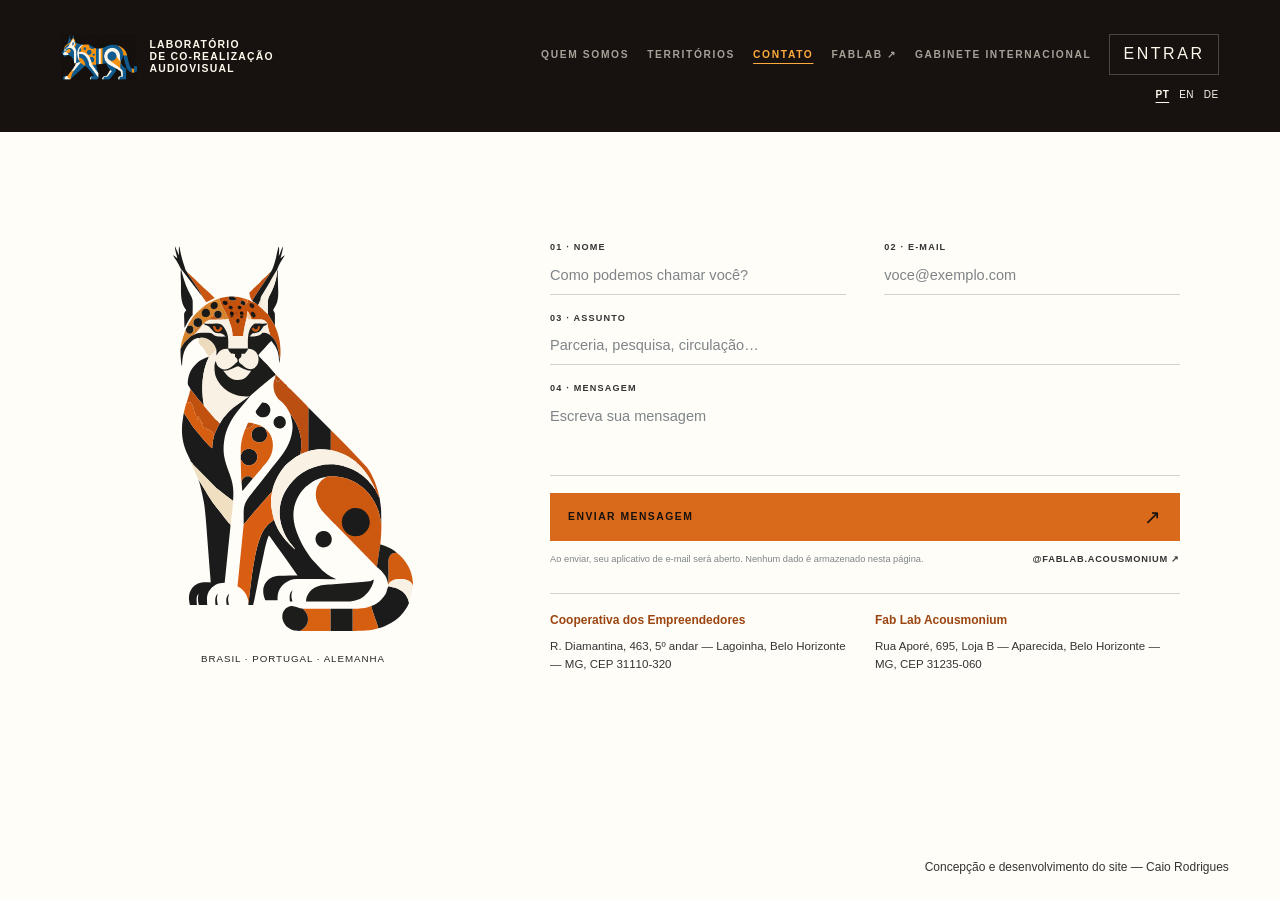
==== commit 76a5ba67: "Add files via upload Atualiza dashboard, Diretoria Técnica e assets do POLI" ====
--- a/contato.html
+++ b/contato.html
@@ -46,7 +46,7 @@
 
   <main class="contact-stage">
     <figure class="contact-intro">
-      <img class="contact-character" src="assets/oncalice_perfil.png" alt="Personagem visual do projeto Onça-Lince" width="1254" height="1254" decoding="async">
+      <img class="contact-character" src="assets/bigcat_diretoria.técnica.svg" alt="Mascote da diretoria técnica do projeto Onça-Lince" width="916" height="1469" decoding="async">
       <figcaption>Brasil · Portugal · Alemanha</figcaption>
     </figure>
 
@@ -65,9 +65,22 @@
         <span>Ao enviar, seu aplicativo de e-mail será aberto. Nenhum dado é armazenado nesta página.</span>
         <a href="https://www.instagram.com/fablab.acousmonium/" target="_blank" rel="noopener noreferrer" aria-label="Fablab Acousmonium no Instagram, abre em nova aba">@fablab.acousmonium ↗</a>
       </p>
-      <p class="contact-credit">Concepção e desenvolvimento do site — Caio Rodrigues</p>
+      <section class="contact-institutions" aria-label="Endereços institucionais">
+        <div>
+          <h2>Cooperativa dos Empreendedores</h2>
+          <address>R. Diamantina, 463, 5º andar — Lagoinha, Belo Horizonte — MG, CEP 31110-320</address>
+        </div>
+        <div>
+          <h2>Fab Lab Acousmonium</h2>
+          <address>Rua Aporé, 695, Loja B — Aparecida, Belo Horizonte — MG, CEP 31235-060</address>
+        </div>
+      </section>
     </section>
   </main>
+
+  <footer class="contact-footer">
+    <p class="contact-credit">Concepção e desenvolvimento do site — Caio Rodrigues</p>
+  </footer>
 
 
   <div id="login-modal" class="login-layer" hidden>
--- a/contato.css
+++ b/contato.css
@@ -2,15 +2,19 @@
   --contact-paper: #fffdf8;
   --contact-ink: #252525;
   --contact-blue: #343434;
-  --contact-pink: #e30041;
+  --contact-accent: #d96a1b;
+  --contact-accent-hover: #c45e16;
+  --contact-accent-ink: #9b4510;
   --contact-line: rgba(37, 37, 37, .2);
-  min-height: 100svh;
+  min-height: 100svh;
+  display: flex;
+  flex-direction: column;
   color: var(--contact-ink);
   background: var(--contact-paper);
 }
 .contact-stage { width: min(1080px, calc(100% - 64px)); margin: clamp(56px, 12vh, 128px) auto 72px; display: grid; grid-template-columns: minmax(0, .38fr) minmax(0, .62fr); align-items: center; gap: clamp(32px, 5vw, 72px); }
 .contact-intro { min-width: 0; margin: 0; text-align: center; }
-.contact-character { display: block; width: clamp(180px, 19vw, 260px); max-width: 100%; height: auto; margin: 0 auto; }
+.contact-character { display: block; width: clamp(180px, 19vw, 240px); max-width: 100%; height: auto; margin: 0 auto; }
 .contact-intro figcaption { margin-top: 20px; font-size: .61rem; letter-spacing: .1em; text-transform: uppercase; }
 .contact-form-panel { min-width: 0; width: min(100%, 650px); }
 .contact-accessible-title { position: absolute; width: 1px; height: 1px; padding: 0; margin: -1px; overflow: hidden; clip-path: inset(50%); white-space: nowrap; }
@@ -18,21 +22,26 @@
 .contact-form label { min-width: 0; display: grid; gap: 4px; color: var(--contact-blue); font-size: .57rem; font-weight: 800; letter-spacing: .13em; text-transform: uppercase; }
 .contact-form input, .contact-form textarea { width: 100%; min-width: 0; padding: 7px 0 9px; border: 0; border-bottom: 1px solid var(--contact-line); border-radius: 0; outline: 0; color: var(--contact-ink); background: transparent; font: 400 .91rem/1.3 var(--body); letter-spacing: 0; text-transform: none; }
 .contact-form input::placeholder, .contact-form textarea::placeholder { color: rgba(21, 32, 43, .55); }
-.contact-form input:focus, .contact-form textarea:focus { border-bottom-color: var(--contact-pink); box-shadow: 0 1px 0 var(--contact-pink); }
+.contact-form input:focus, .contact-form textarea:focus { border-bottom-color: var(--contact-accent); box-shadow: 0 1px 0 var(--contact-accent); }
 .subject-field, .message-field { grid-column: 1 / -1; }
 .contact-form textarea { height: clamp(62px, 8.5vh, 98px); min-height: 0; resize: none; }
-.contact-submit { grid-column: 1 / -1; min-height: 48px; padding: 0 18px; display: flex; align-items: center; justify-content: space-between; border: 0; color: white; background: var(--contact-pink); cursor: pointer; font: 800 .65rem var(--body); letter-spacing: .14em; text-transform: uppercase; transition: background .2s ease; }
-.contact-submit:hover { background: #b60034; }
+.contact-submit { grid-column: 1 / -1; min-height: 48px; padding: 0 18px; display: flex; align-items: center; justify-content: space-between; border: 0; color: #17120f; background: var(--contact-accent); cursor: pointer; font: 800 .65rem var(--body); letter-spacing: .14em; text-transform: uppercase; transition: background .2s ease; }
+.contact-submit:hover { background: var(--contact-accent-hover); }
 .contact-submit:focus-visible { outline: 3px solid var(--contact-blue); outline-offset: 3px; }
 .contact-submit strong { font-size: 1.25rem; font-weight: 400; }
 .form-note { margin: 0; padding-top: 12px; display: flex; align-items: flex-end; justify-content: space-between; gap: 18px; color: rgba(21, 32, 43, .55); font-size: .58rem; line-height: 1.3; }
 .form-note span { max-width: 420px; }
 .form-note a { flex: 0 0 auto; color: var(--contact-blue); font-weight: 800; letter-spacing: .08em; text-decoration: none; text-transform: uppercase; }
-.form-note a:hover { color: var(--contact-pink); }
-.form-note a:focus-visible { outline: 2px solid var(--contact-pink); outline-offset: 3px; }
+.form-note a:hover { color: var(--contact-accent-ink); }
+.form-note a:focus-visible { outline: 2px solid var(--contact-accent); outline-offset: 3px; }
 
 
-.contact-credit { margin: 24px 0 0; color: var(--contact-blue); font-size: .75rem; line-height: 1.5; }
+.contact-page .portal-header, .contact-page .login-layer { --portal-pink: var(--contact-accent); }
+.contact-institutions { display: grid; grid-template-columns: repeat(2, minmax(0, 1fr)); gap: 20px; margin-top: 28px; padding-top: 18px; border-top: 1px solid var(--contact-line); }
+.contact-institutions h2 { margin: 0 0 8px; color: var(--contact-accent-ink); font: 700 .75rem/1.4 var(--body); }
+.contact-institutions address { color: var(--contact-blue); font: 400 .72rem/1.6 var(--body); overflow-wrap: anywhere; }
+.contact-footer { flex-shrink: 0; margin-top: auto; padding: 24px clamp(24px, 4vw, 64px); text-align: right; }
+.contact-credit { margin: 0; color: var(--contact-blue); font-size: .75rem; line-height: 1.5; }
 
 @media (max-width: 900px) {
   .contact-stage { width: calc(100% - 48px); gap: 28px; }
@@ -45,8 +54,12 @@
   .contact-intro figcaption { margin-top: 14px; }
   .contact-form-panel { width: 100%; }
   .contact-form { column-gap: 18px; }
-  .contact-form input, .contact-form textarea { font-size: 1rem; }
+  .contact-form input, .contact-form textarea { font-size: 1rem; }
+  .contact-institutions { grid-template-columns: minmax(0, 1fr); gap: 16px; }
 }
+@media (max-width: 380px) {
+  .contact-form { grid-template-columns: minmax(0, 1fr); }
+}
 @media (prefers-reduced-motion: reduce) {
   .contact-submit { transition: none; }
 }
